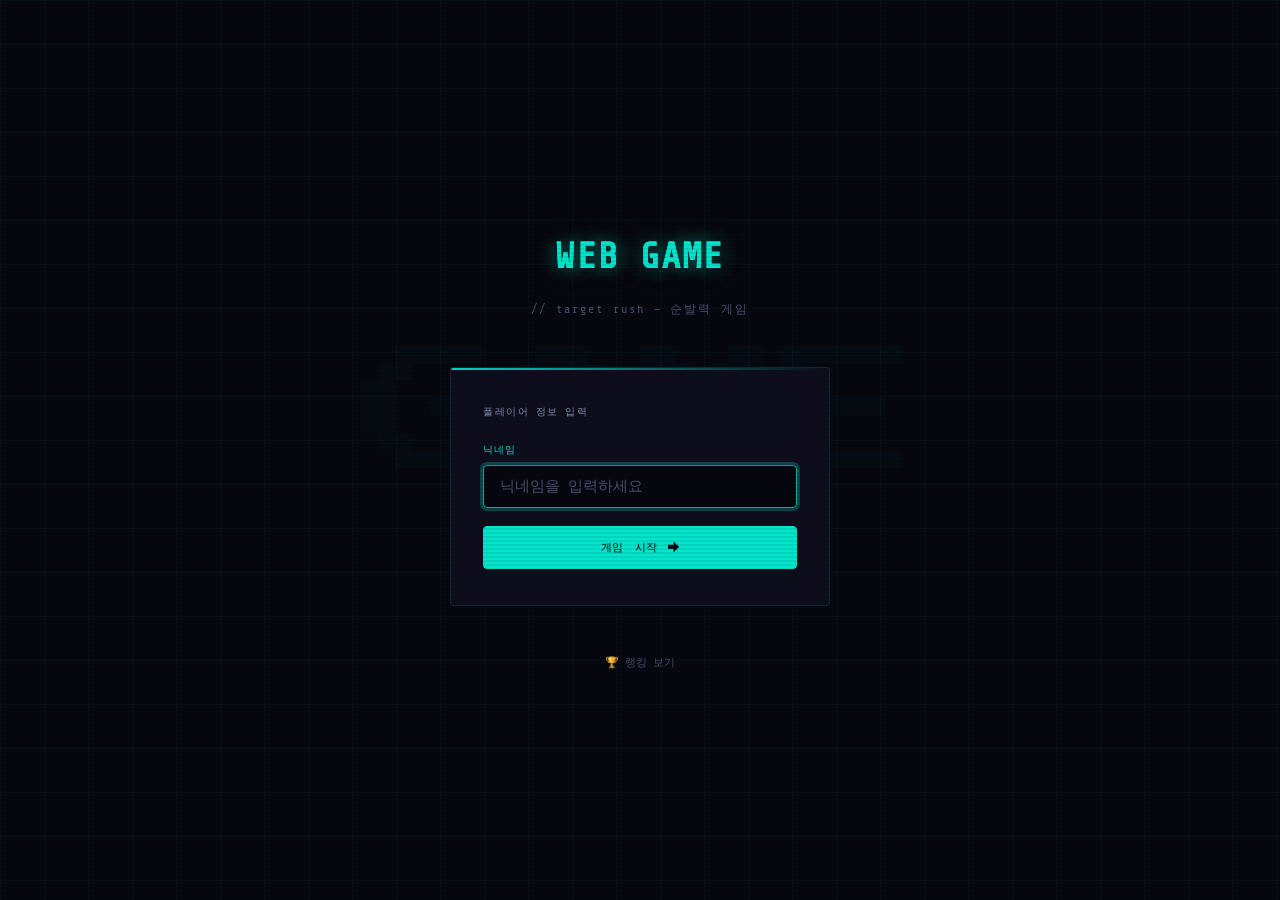
==== index.html @ 31ae13fa "Implement Target Rush web game with Supabase-backed ranking system - Add core game mechanics includi" ====
<!DOCTYPE html>
<html lang="ko">
<head>
  <meta charset="UTF-8" />
  <meta name="viewport" content="width=device-width, initial-scale=1.0" />
  <title>WEB GAME</title>
  <link rel="stylesheet" href="style.css" />
</head>
<body>

  <div class="scanlines" aria-hidden="true"></div>
  <div class="grid-bg"   aria-hidden="true"></div>

  <main class="name-screen">

    <div class="logo-bg-text" aria-hidden="true">GAME</div>

    <div class="logo-area">
      <h1 class="logo-title glitch" data-text="WEB GAME">WEB GAME</h1>
      <p class="logo-sub">// target rush — 순발력 게임</p>
    </div>

    <div class="name-card">
      <p class="name-card-title">플레이어 정보 입력</p>
      <div class="name-form">
        <div>
          <label class="label" for="name-input">닉네임</label>
          <input
            class="input"
            type="text"
            id="name-input"
            placeholder="닉네임을 입력하세요"
            maxlength="12"
            autocomplete="off"
            spellcheck="false"
          />
        </div>
        <button class="btn btn-primary" id="start-btn" style="width:100%; font-size:11px;">
          게임 시작
          <span>→</span>
        </button>
      </div>
    </div>

    <a class="ranking-link" href="ranking.html">🏆 랭킹 보기</a>

  </main>

  <div class="toast" id="toast" role="alert" aria-live="polite"></div>

  <script>
    const nameInput = document.getElementById('name-input');
    const startBtn  = document.getElementById('start-btn');
    const toast     = document.getElementById('toast');

    // 저장된 닉네임 복원
    const saved = localStorage.getItem('wg-player-name');
    if (saved) nameInput.value = saved;

    function showToast(msg, type = 'error') {
      toast.textContent = msg;
      toast.className = `toast ${type} show`;
      clearTimeout(toast._t);
      toast._t = setTimeout(() => toast.classList.remove('show'), 2800);
    }

    function startGame() {
      const name = nameInput.value.trim();
      if (!name) {
        nameInput.focus();
        showToast('닉네임을 입력해 주세요');
        return;
      }
      localStorage.setItem('wg-player-name', name);
      window.location.href = `game.html?name=${encodeURIComponent(name)}`;
    }

    startBtn.addEventListener('click', startGame);
    nameInput.addEventListener('keydown', (e) => { if (e.key === 'Enter') startGame(); });

    // 자동 포커스
    nameInput.focus();
    if (nameInput.value) nameInput.select();
  </script>
</body>
</html>
---- style.css ----
/* ============================================================
   WEB GAME — Global Styles
   ============================================================ */

@import url('https://fonts.googleapis.com/css2?family=Press+Start+2P&family=Share+Tech+Mono&display=swap');

/* ── Variables ──────────────────────────────────────────── */
:root {
  --bg:           #07070f;
  --bg-card:      #0d0d1c;
  --bg-card-2:    #13132a;

  --cyan:         #00e5cc;
  --cyan-dim:     #00b3a0;
  --cyan-glow:    rgba(0, 229, 204, 0.25);
  --cyan-glow-lg: rgba(0, 229, 204, 0.10);

  --pink:         #ff1a6c;
  --pink-glow:    rgba(255, 26, 108, 0.25);

  --yellow:       #ffe600;
  --green:        #39ff14;
  --red:          #ff3333;

  --text:         #ccd0e8;
  --text-dim:     #8890b0;
  --text-muted:   #4a5070;

  --border:       rgba(0, 229, 204, 0.14);
  --border-hi:    rgba(0, 229, 204, 0.45);

  --font-title:   'Press Start 2P', monospace;
  --font-body:    'Share Tech Mono', monospace;

  --radius:       4px;
  --t:            0.14s ease;
}

/* ── Reset ──────────────────────────────────────────────── */
*, *::before, *::after { box-sizing: border-box; margin: 0; padding: 0; }

html { font-size: 16px; }

body {
  background: var(--bg);
  color: var(--text);
  font-family: var(--font-body);
  font-size: 14px;
  line-height: 1.6;
  min-height: 100vh;
  overflow-x: hidden;
}

/* ── Scanlines ──────────────────────────────────────────── */
.scanlines {
  position: fixed; inset: 0;
  z-index: 9999; pointer-events: none;
  background: repeating-linear-gradient(
    0deg, transparent, transparent 2px,
    rgba(0,0,0,0.07) 2px, rgba(0,0,0,0.07) 4px
  );
}

/* ── Grid Bg ────────────────────────────────────────────── */
.grid-bg {
  position: fixed; inset: 0;
  z-index: 0; pointer-events: none;
  background-image:
    linear-gradient(rgba(0,229,204,0.04) 1px, transparent 1px),
    linear-gradient(90deg, rgba(0,229,204,0.04) 1px, transparent 1px);
  background-size: 44px 44px;
}

/* ── Animations ─────────────────────────────────────────── */
@keyframes glitch-1 {
  0%,88%,100% { clip-path: none; transform: none; }
  90% { clip-path: polygon(0 15%,100% 15%,100% 45%,0 45%); transform: translate(-3px, 1px); }
  93% { clip-path: polygon(0 60%,100% 60%,100% 80%,0 80%); transform: translate(2px,-1px); }
}
@keyframes glitch-2 {
  0%,86%,100% { opacity: 0; }
  87% { opacity: 1; clip-path: polygon(0 25%,100% 25%,100% 55%,0 55%); transform: translate(4px,-2px); color: var(--pink); }
  89% { opacity: 0; }
}
@keyframes fade-up   { from { opacity:0; transform:translateY(14px); } to { opacity:1; transform:none; } }
@keyframes fade-in   { from { opacity:0; } to { opacity:1; } }
@keyframes pulse-glow {
  0%,100% { box-shadow: 0 0 8px var(--cyan-glow); }
  50%     { box-shadow: 0 0 20px var(--cyan-glow), 0 0 40px var(--cyan-glow-lg); }
}
@keyframes blink { 0%,100%{opacity:1;} 50%{opacity:0;} }
@keyframes spin   { to { transform: rotate(360deg); } }
@keyframes pop-in {
  0%   { opacity:0; transform: scale(0.85) translateY(10px); }
  60%  { transform: scale(1.03) translateY(-2px); }
  100% { opacity:1; transform: scale(1) translateY(0); }
}

/* ── Glitch Title ────────────────────────────────────────── */
.glitch { position: relative; }
.glitch::before, .glitch::after {
  content: attr(data-text);
  position: absolute; inset: 0;
}
.glitch::before { animation: glitch-1 5s infinite; color: var(--cyan); }
.glitch::after  { animation: glitch-2 5s infinite; }

/* ── Button base ─────────────────────────────────────────── */
.btn {
  display: inline-flex; align-items: center; justify-content: center;
  gap: 10px; padding: 13px 28px;
  border-radius: var(--radius);
  cursor: pointer; border: 1px solid transparent;
  font-family: var(--font-title); font-size: 10px; letter-spacing: 0.04em;
  transition: all var(--t); position: relative; overflow: hidden;
  white-space: nowrap;
}
.btn:active { transform: translateY(1px); }
.btn:disabled { opacity: 0.4; pointer-events: none; }

.btn-primary {
  background: var(--cyan); color: var(--bg); border-color: var(--cyan);
}
.btn-primary:hover {
  background: #00ffdd;
  box-shadow: 0 0 24px var(--cyan-glow), 0 0 48px var(--cyan-glow-lg);
}

.btn-outline {
  background: transparent; color: var(--cyan); border-color: var(--border-hi);
}
.btn-outline:hover { background: var(--cyan-glow); border-color: var(--cyan); }

.btn-ghost {
  background: transparent; color: var(--text-dim);
  border-color: var(--border);
  font-family: var(--font-body); font-size: 13px;
}
.btn-ghost:hover { color: var(--cyan); border-color: var(--cyan-dim); }

/* ── Input ───────────────────────────────────────────────── */
.input {
  width: 100%;
  background: rgba(0,0,0,0.45);
  border: 1px solid var(--border);
  border-radius: var(--radius);
  color: var(--text);
  font-family: var(--font-body); font-size: 15px;
  padding: 12px 16px; outline: none;
  transition: border-color var(--t), box-shadow var(--t);
}
.input:focus {
  border-color: var(--cyan-dim);
  box-shadow: 0 0 0 3px var(--cyan-glow);
}
.input::placeholder { color: var(--text-muted); }

/* ── Label ───────────────────────────────────────────────── */
.label {
  display: block;
  font-size: 10px; color: var(--cyan);
  text-transform: uppercase; letter-spacing: 0.12em;
  margin-bottom: 7px;
}

/* ── Toast ───────────────────────────────────────────────── */
.toast {
  position: fixed; bottom: 24px; right: 24px; z-index: 10000;
  background: var(--bg-card-2); border: 1px solid var(--border);
  border-radius: var(--radius); padding: 12px 18px;
  font-size: 12px; max-width: 300px;
  transform: translateY(12px); opacity: 0;
  transition: all 0.2s ease; pointer-events: none;
}
.toast.show   { transform: none; opacity: 1; }
.toast.error  { border-color: var(--red);   color: var(--red); }
.toast.success{ border-color: var(--green); color: var(--green); }
.toast.info   { border-color: var(--cyan);  color: var(--cyan); }

/* ── Scrollbar ───────────────────────────────────────────── */
::-webkit-scrollbar { width: 4px; }
::-webkit-scrollbar-track { background: transparent; }
::-webkit-scrollbar-thumb { background: var(--border); border-radius: 2px; }
::-webkit-scrollbar-thumb:hover { background: var(--cyan-dim); }


/* ============================================================
   NAME ENTRY PAGE  (index.html)
   ============================================================ */

.name-screen {
  position: relative; z-index: 1;
  min-height: 100vh;
  display: flex; flex-direction: column;
  align-items: center; justify-content: center;
  padding: 40px 20px; gap: 48px;
}

.logo-area {
  text-align: center;
  animation: fade-up 0.6s ease both;
}
.logo-bg-text {
  position: absolute;
  font-family: var(--font-title);
  font-size: clamp(70px, 18vw, 140px);
  color: rgba(0,229,204,0.025);
  white-space: nowrap; pointer-events: none; user-select: none;
  top: 50%; left: 50%; transform: translate(-50%, -65%);
}
.logo-title {
  font-size: clamp(20px, 5vw, 36px);
  color: var(--cyan);
  text-shadow: 0 0 24px var(--cyan-glow), 0 0 60px var(--cyan-glow-lg);
  letter-spacing: 0.06em;
  margin-bottom: 14px;
}
.logo-sub {
  font-size: 12px; color: var(--text-muted); letter-spacing: 0.18em;
}

.name-card {
  background: var(--bg-card);
  border: 1px solid var(--border);
  border-radius: var(--radius);
  padding: 36px 32px;
  width: 100%; max-width: 380px;
  position: relative;
  animation: fade-up 0.6s 0.08s ease both;
}
.name-card::before {
  content: '';
  position: absolute; top: 0; left: 0; right: 0; height: 2px;
  background: linear-gradient(90deg, var(--cyan), transparent);
  border-radius: var(--radius) var(--radius) 0 0;
}
.name-card-title {
  font-size: 10px; color: var(--text-dim);
  text-transform: uppercase; letter-spacing: 0.15em;
  margin-bottom: 22px;
}
.name-form { display: flex; flex-direction: column; gap: 18px; }

.ranking-link {
  font-size: 11px; color: var(--text-muted);
  text-align: center; cursor: pointer;
  transition: color var(--t);
  text-decoration: none;
  animation: fade-up 0.6s 0.16s ease both;
}
.ranking-link:hover { color: var(--cyan); }


/* ============================================================
   GAME PAGE  (game.html)
   ============================================================ */

.game-screen {
  position: relative; z-index: 1;
  width: 100vw; height: 100vh;
  display: flex; flex-direction: column;
  overflow: hidden;
}

/* ── HUD ─────────────────────────────────────────────────── */
.game-hud {
  flex-shrink: 0;
  height: 54px;
  display: flex; align-items: center;
  justify-content: space-between;
  padding: 0 24px;
  border-bottom: 1px solid var(--border);
  background: rgba(7,7,15,0.9);
  backdrop-filter: blur(8px);
  position: relative; z-index: 10;
}

.hud-block {
  display: flex; flex-direction: column;
  align-items: center; gap: 2px;
  min-width: 90px;
}
.hud-label {
  font-size: 9px; color: var(--text-muted);
  text-transform: uppercase; letter-spacing: 0.14em;
}
.hud-value {
  font-family: var(--font-title); font-size: 14px; color: var(--cyan);
  transition: color 0.1s;
}
.hud-value.danger  { color: var(--red); animation: blink 0.6s infinite; }
.hud-value.warning { color: var(--yellow); }

.hud-player {
  font-size: 11px; color: var(--text-dim);
  letter-spacing: 0.08em;
}
.hud-combo {
  font-family: var(--font-title); font-size: 11px;
  color: var(--yellow);
  text-shadow: 0 0 10px rgba(255,230,0,0.5);
  opacity: 0; transition: opacity 0.2s;
}
.hud-combo.active { opacity: 1; }

/* ── Canvas Wrapper ──────────────────────────────────────── */
.canvas-wrap {
  flex: 1; position: relative; overflow: hidden;
  cursor: crosshair;
}
#game-canvas {
  display: block; width: 100%; height: 100%;
}

/* ── Overlays ────────────────────────────────────────────── */
.overlay {
  position: absolute; inset: 0;
  display: flex; flex-direction: column;
  align-items: center; justify-content: center;
  gap: 0;
  background: rgba(7,7,15,0.88);
  backdrop-filter: blur(4px);
  z-index: 20;
  transition: opacity 0.3s;
}
.overlay.hidden { opacity: 0; pointer-events: none; }

/* Start Overlay */
.start-overlay-title {
  font-family: var(--font-title); font-size: clamp(14px, 3vw, 22px);
  color: var(--cyan); margin-bottom: 12px;
  text-shadow: 0 0 20px var(--cyan-glow);
}
.start-overlay-sub {
  font-size: 13px; color: var(--text-dim);
  margin-bottom: 40px; text-align: center;
  line-height: 2;
}
.start-overlay-sub span { color: var(--cyan); }

/* End Overlay */
.end-card {
  background: var(--bg-card);
  border: 1px solid var(--border);
  border-radius: var(--radius);
  padding: 40px 44px;
  text-align: center;
  min-width: 320px;
  animation: pop-in 0.4s ease both;
  position: relative;
}
.end-card::before {
  content: '';
  position: absolute; top: 0; left: 0; right: 0; height: 2px;
  background: linear-gradient(90deg, transparent, var(--cyan), transparent);
}
.end-label {
  font-size: 9px; color: var(--text-muted);
  text-transform: uppercase; letter-spacing: 0.18em;
  margin-bottom: 8px;
}
.end-score {
  font-family: var(--font-title);
  font-size: clamp(32px, 8vw, 52px);
  color: var(--cyan);
  text-shadow: 0 0 32px var(--cyan-glow);
  margin-bottom: 6px;
}
.end-rank {
  font-size: 14px; color: var(--yellow);
  margin-bottom: 28px;
}
.end-rank span { font-family: var(--font-title); font-size: 16px; }
.end-personal-best {
  font-size: 11px; color: var(--green);
  margin-bottom: 28px;
}
.end-buttons {
  display: flex; gap: 12px; justify-content: center;
}

/* Hit Particles (canvas) — handled in JS */

/* ── Countdown ───────────────────────────────────────────── */
.countdown-overlay {
  position: absolute; inset: 0;
  display: flex; align-items: center; justify-content: center;
  z-index: 15; pointer-events: none;
  opacity: 0;
}
.countdown-overlay.active { opacity: 1; }
.countdown-number {
  font-family: var(--font-title);
  font-size: clamp(60px, 15vw, 100px);
  color: var(--cyan);
  text-shadow: 0 0 40px var(--cyan-glow);
  animation: pop-in 0.4s ease;
}


/* ============================================================
   RANKING PAGE  (ranking.html)
   ============================================================ */

.ranking-screen {
  position: relative; z-index: 1;
  min-height: 100vh;
  display: flex; flex-direction: column;
  align-items: center;
  padding: 60px 20px 60px;
  gap: 40px;
}

.ranking-header {
  text-align: center;
  animation: fade-up 0.5s ease both;
}
.ranking-title {
  font-size: clamp(14px, 3vw, 22px);
  color: var(--cyan);
  text-shadow: 0 0 20px var(--cyan-glow);
  margin-bottom: 8px;
}
.ranking-subtitle {
  font-size: 11px; color: var(--text-muted); letter-spacing: 0.12em;
}

.ranking-body {
  width: 100%; max-width: 600px;
  animation: fade-up 0.5s 0.08s ease both;
}

/* Table */
.rank-table {
  width: 100%;
  border-collapse: separate; border-spacing: 0 6px;
}
.rank-table thead th {
  font-size: 9px; color: var(--text-muted);
  text-transform: uppercase; letter-spacing: 0.14em;
  padding: 0 16px 8px;
  text-align: left;
}
.rank-table thead th:last-child { text-align: right; }
.rank-table thead th:nth-child(2) { text-align: center; }

.rank-row {
  background: var(--bg-card);
  border-radius: var(--radius);
  transition: background var(--t);
  animation: fade-up 0.3s ease both;
}
.rank-row:hover { background: var(--bg-card-2); }

.rank-row.highlight {
  background: rgba(0,229,204,0.07);
  border: 1px solid rgba(0,229,204,0.2);
}

.rank-row td {
  padding: 14px 16px;
  font-size: 13px;
}
.rank-row td:first-child { width: 60px; }
.rank-row td:last-child  { text-align: right; }
.rank-row td:nth-child(2){ text-align: center; }

.rank-num {
  font-family: var(--font-title); font-size: 11px;
  color: var(--text-muted);
}
.rank-1 .rank-num { color: var(--yellow); text-shadow: 0 0 10px rgba(255,230,0,0.5); }
.rank-2 .rank-num { color: #c0c0c0; }
.rank-3 .rank-num { color: #cd7f32; }

.rank-medal { font-size: 16px; }

.rank-name { color: var(--text); }
.rank-row.highlight .rank-name { color: var(--cyan); }

.rank-score {
  font-family: var(--font-title); font-size: 13px;
  color: var(--cyan);
}
.rank-date {
  font-size: 10px; color: var(--text-muted);
  display: block; margin-top: 2px;
}

/* Empty state */
.rank-empty {
  text-align: center; padding: 60px 0;
  color: var(--text-muted); font-size: 13px;
  display: none;
}

/* Personal best card */
.personal-best-card {
  background: var(--bg-card);
  border: 1px solid rgba(57,255,20,0.2);
  border-radius: var(--radius);
  padding: 16px 20px;
  margin-bottom: 24px;
  display: flex; align-items: center; justify-content: space-between;
  gap: 12px;
}
.personal-best-card .pb-label {
  font-size: 10px; color: var(--green); text-transform: uppercase; letter-spacing: 0.12em;
}
.personal-best-card .pb-name { font-size: 13px; color: var(--text); margin-top: 2px; }
.personal-best-card .pb-score {
  font-family: var(--font-title); font-size: 18px;
  color: var(--green); text-shadow: 0 0 12px rgba(57,255,20,0.4);
}

.ranking-footer {
  display: flex; gap: 12px;
  animation: fade-up 0.5s 0.16s ease both;
}

/* ============================================================
   MODAL
   ============================================================ */

@keyframes modal-in {
  from { opacity:0; transform: scale(0.94) translateY(10px); }
  to   { opacity:1; transform: scale(1) translateY(0); }
}

.modal-backdrop {
  position: fixed; inset: 0; z-index: 1000;
  background: rgba(7, 7, 15, 0.82);
  backdrop-filter: blur(6px);
  display: flex; align-items: center; justify-content: center;
  padding: 20px;
  opacity: 0; pointer-events: none;
  transition: opacity 0.2s ease;
}
.modal-backdrop.open {
  opacity: 1; pointer-events: auto;
}

.modal {
  background: var(--bg-card);
  border: 1px solid var(--border);
  border-radius: var(--radius);
  width: 100%; max-width: 360px;
  padding: 28px;
  position: relative;
  animation: modal-in 0.22s ease both;
}
.modal::before {
  content: '';
  position: absolute; top: 0; left: 0; right: 0; height: 2px;
  background: linear-gradient(90deg, var(--cyan), transparent);
  border-radius: var(--radius) var(--radius) 0 0;
}

.modal-header {
  display: flex; align-items: center; justify-content: space-between;
  margin-bottom: 8px;
}
.modal-title {
  font-family: var(--font-title); font-size: 10px;
  color: var(--cyan); letter-spacing: 0.08em;
}
.modal-close {
  background: none; border: none; cursor: pointer;
  color: var(--text-muted); font-size: 14px; line-height: 1;
  padding: 2px 4px; border-radius: 2px;
  transition: color var(--t);
}
.modal-close:hover { color: var(--text); }

.modal-desc {
  font-size: 12px; color: var(--text-muted); margin-bottom: 20px;
}

.modal-body { margin-bottom: 6px; }

.pw-input-wrap {
  position: relative;
}
.pw-input-wrap .input {
  padding-right: 42px;
}
.pw-toggle {
  position: absolute; right: 10px; top: 50%; transform: translateY(-50%);
  background: none; border: none; cursor: pointer;
  font-size: 14px; opacity: 0.5; transition: opacity var(--t);
  padding: 4px;
}
.pw-toggle:hover { opacity: 1; }

.modal-error {
  margin-top: 8px; font-size: 11px; color: var(--red);
  transition: opacity 0.2s;
}
.modal-error.hidden { display: none; }

.modal-footer {
  display: flex; gap: 10px; justify-content: flex-end;
  margin-top: 24px;
}

/* 흔들기 애니메이션 (비밀번호 오류) */
@keyframes shake {
  0%,100% { transform: translateX(0); }
  20%     { transform: translateX(-6px); }
  40%     { transform: translateX(6px); }
  60%     { transform: translateX(-4px); }
  80%     { transform: translateX(4px); }
}
.modal.shake { animation: shake 0.35s ease; }

/* ── Responsive ──────────────────────────────────────────── */
@media (max-width: 480px) {
  .name-card { padding: 28px 20px; }
  .end-card   { padding: 32px 24px; min-width: 280px; }
  .game-hud   { padding: 0 12px; }
  .hud-block  { min-width: 70px; }
  .hud-value  { font-size: 12px; }
}
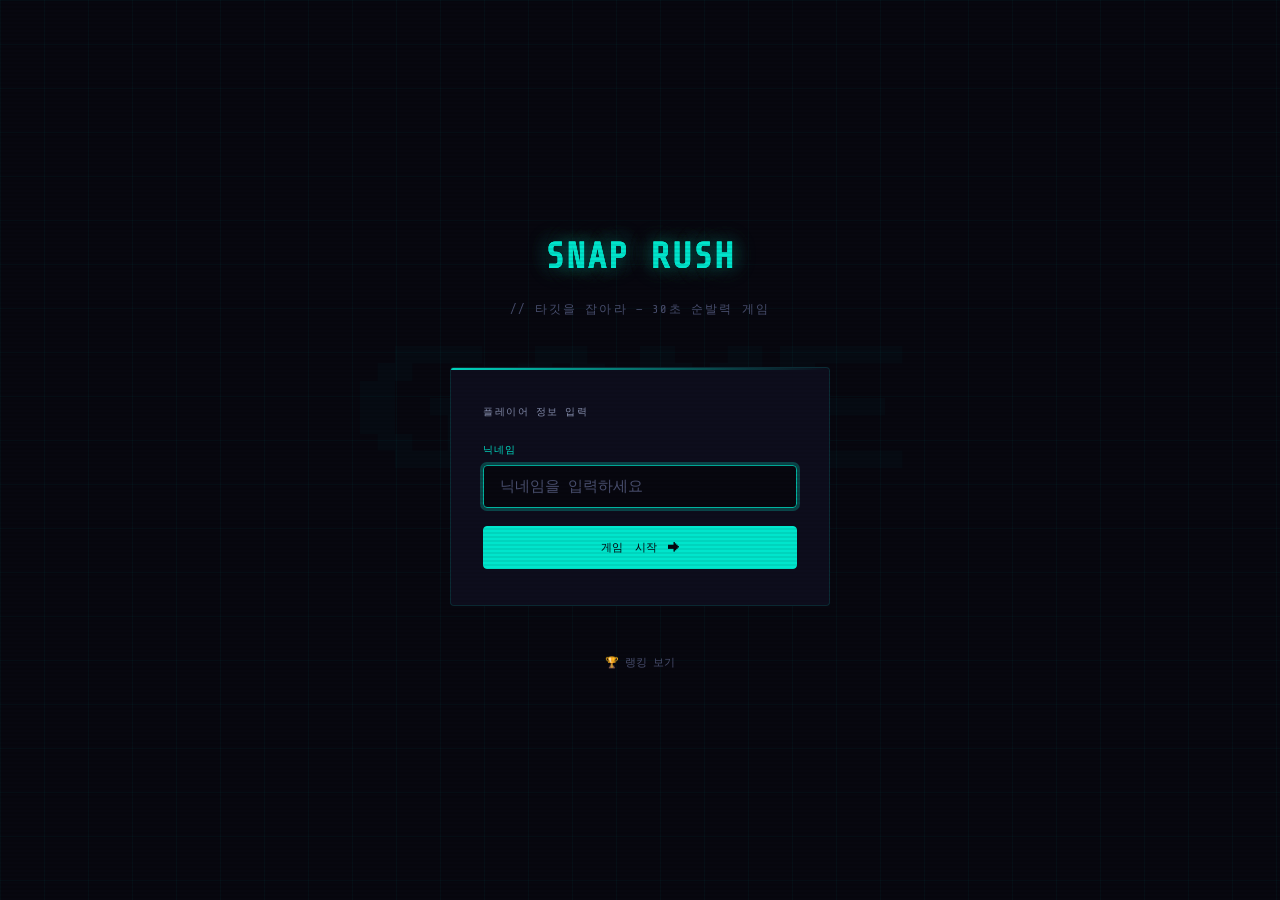
==== commit 1e94f00c: "Rebrand to SNAP RUSH and enhance core gameplay mechanics - Update branding across HTML titles, logos" ====
--- a/index.html
+++ b/index.html
@@ -3,7 +3,7 @@
 <head>
   <meta charset="UTF-8" />
   <meta name="viewport" content="width=device-width, initial-scale=1.0" />
-  <title>WEB GAME</title>
+  <title>SNAP RUSH</title>
   <link rel="stylesheet" href="style.css" />
 </head>
 <body>
@@ -16,8 +16,8 @@
     <div class="logo-bg-text" aria-hidden="true">GAME</div>
 
     <div class="logo-area">
-      <h1 class="logo-title glitch" data-text="WEB GAME">WEB GAME</h1>
-      <p class="logo-sub">// target rush — 순발력 게임</p>
+      <h1 class="logo-title glitch" data-text="SNAP RUSH">SNAP RUSH</h1>
+      <p class="logo-sub">// 타깃을 잡아라 — 30초 순발력 게임</p>
     </div>
 
     <div class="name-card">
--- a/style.css
+++ b/style.css
@@ -1,5 +1,5 @@
 /* ============================================================
-   WEB GAME — Global Styles
+   SNAP RUSH — Global Styles
    ============================================================ */
 
 @import url('https://fonts.googleapis.com/css2?family=Press+Start+2P&family=Share+Tech+Mono&display=swap');
@@ -297,11 +297,15 @@
 }
 .hud-combo {
   font-family: var(--font-title); font-size: 11px;
-  color: var(--yellow);
-  text-shadow: 0 0 10px rgba(255,230,0,0.5);
-  opacity: 0; transition: opacity 0.2s;
-}
-.hud-combo.active { opacity: 1; }
+  /* color는 JS에서 콤보 티어에 따라 동적으로 설정 */
+  opacity: 0;
+  transition: opacity 0.2s, color 0.2s;
+  letter-spacing: 0.04em;
+}
+.hud-combo.active {
+  opacity: 1;
+  text-shadow: 0 0 12px currentColor;
+}
 
 /* ── Canvas Wrapper ──────────────────────────────────────── */
 .canvas-wrap {
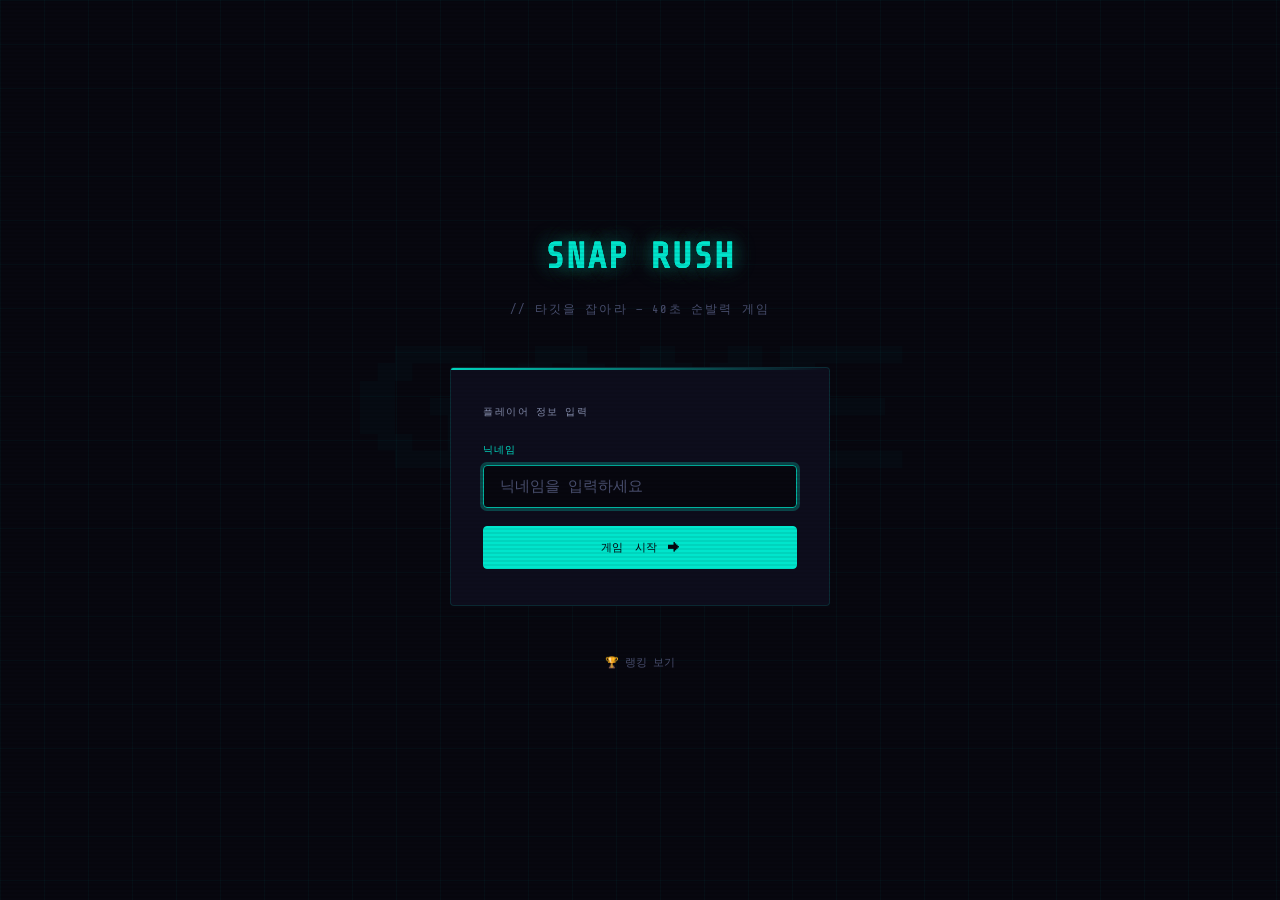
==== commit a33a6afb: "Update logo subtitle to reflect 40-second game duration - Synchronize the UI sub-header text with th" ====
--- a/index.html
+++ b/index.html
@@ -17,7 +17,7 @@
 
     <div class="logo-area">
       <h1 class="logo-title glitch" data-text="SNAP RUSH">SNAP RUSH</h1>
-      <p class="logo-sub">// 타깃을 잡아라 — 30초 순발력 게임</p>
+      <p class="logo-sub">// 타깃을 잡아라 — 40초 순발력 게임</p>
     </div>
 
     <div class="name-card">
--- a/style.css
+++ b/style.css
@@ -288,8 +288,10 @@
   font-family: var(--font-title); font-size: 14px; color: var(--cyan);
   transition: color 0.1s;
 }
-.hud-value.danger  { color: var(--red); animation: blink 0.6s infinite; }
-.hud-value.warning { color: var(--yellow); }
+.hud-value.danger      { color: var(--red);    animation: blink 0.6s infinite; }
+.hud-value.warning     { color: var(--yellow); }
+.hud-value.shinbi-fast { color: #c800ff; animation: shinbi-blink 0.22s ease-in-out infinite alternate; text-shadow: 0 0 12px #c800ff, 0 0 24px rgba(200,0,255,0.5); }
+@keyframes shinbi-blink { from { opacity: 1; } to { opacity: 0.4; } }
 
 .hud-player {
   font-size: 11px; color: var(--text-dim);
